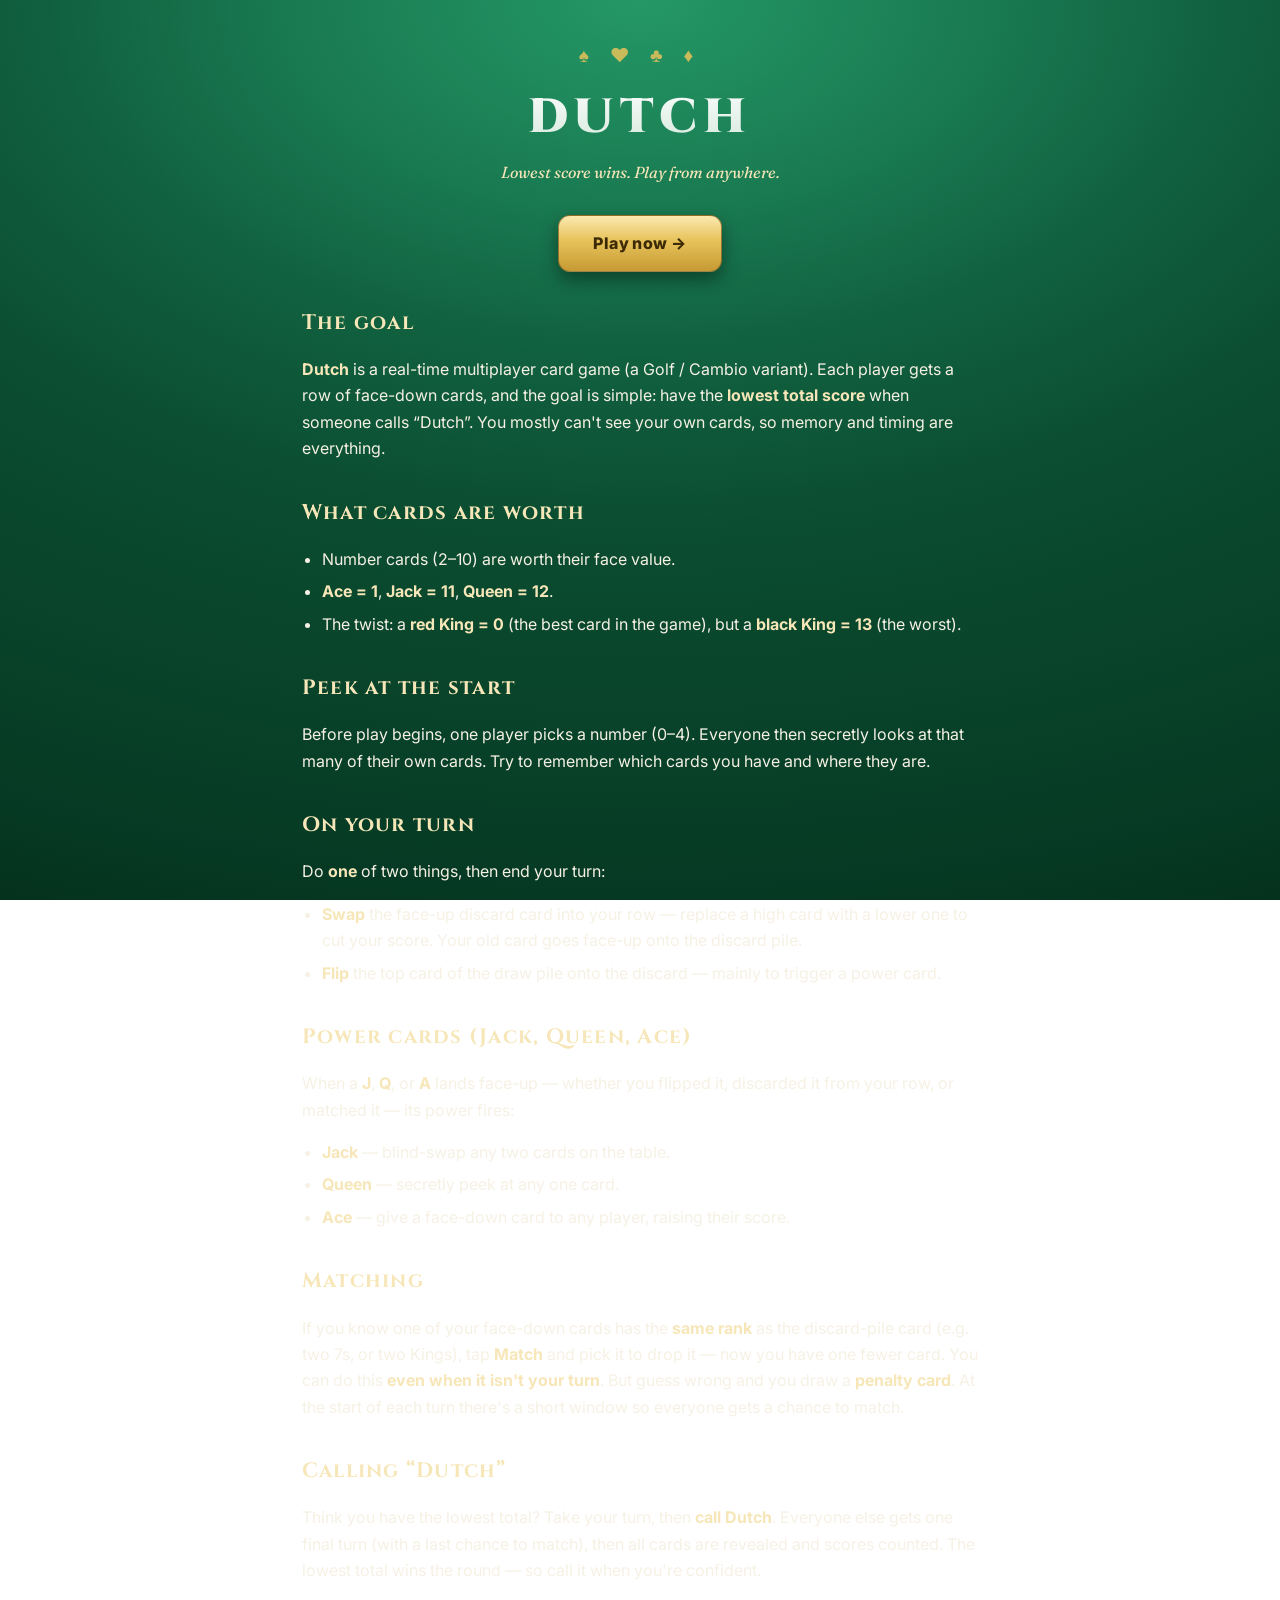
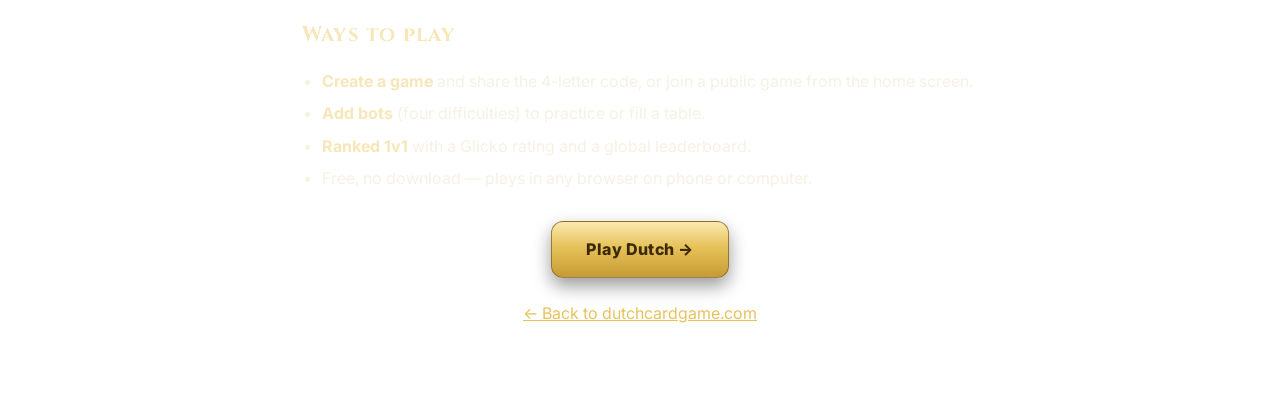
==== public/rules.html @ 5a686f1f "Rank tiers, SEO (robots/sitemap/rules page), landing footer - Rank tiers derived from Glicko rating " ====
<!doctype html>
<html lang="en">
<head>
<meta charset="UTF-8" />
<meta name="viewport" content="width=device-width, initial-scale=1.0" />
<title>How to Play Dutch — Rules</title>
<meta name="description" content="Learn how to play Dutch, the multiplayer card game where the lowest score wins. Peeking, swapping, matching, power cards (Jack, Queen, Ace), scoring, and calling Dutch — full rules." />
<meta name="theme-color" content="#0b4d31" />
<link rel="icon" type="image/svg+xml" href="/favicon.svg" />
<link rel="preconnect" href="https://fonts.googleapis.com" />
<link rel="preconnect" href="https://fonts.gstatic.com" crossorigin />
<link rel="stylesheet" href="https://fonts.googleapis.com/css2?family=Cinzel:wght@600;700;900&family=Inter:wght@400;500;600;700&family=Fraunces:ital,opsz,wght@1,9..144,500&display=swap" />
<meta property="og:type" content="article" />
<meta property="og:title" content="How to Play Dutch — Rules" />
<meta property="og:description" content="Full rules for Dutch: peek, swap, match, power cards, scoring, and calling Dutch. Lowest score wins." />
<meta property="og:url" content="https://dutchcardgame.com/rules.html" />
<meta property="og:image" content="https://dutchcardgame.com/og.png" />
<style>
  :root { --gold:#e7c25a; --champagne:#f6e6b8; --ink:#f6f1e4; --ink-dim:#a7b7ab; }
  * { box-sizing: border-box; }
  body {
    margin: 0; padding: 0; color: var(--ink);
    font-family: "Inter", -apple-system, BlinkMacSystemFont, "Segoe UI", Roboto, sans-serif;
    line-height: 1.65;
    background:
      radial-gradient(900px 520px at 50% 0%, rgba(60,190,130,0.25), transparent 66%),
      radial-gradient(150% 130% at 50% 0%, #1c8a5c 0%, #0b4d31 45%, #063a24 75%, #03230f 100%);
    background-attachment: fixed; min-height: 100vh;
    -webkit-font-smoothing: antialiased;
  }
  .wrap { max-width: 720px; margin: 0 auto; padding: 40px 22px 80px; }
  header { text-align: center; margin-bottom: 8px; }
  .suits { color: var(--gold); letter-spacing: 8px; font-size: 1.2rem; opacity: 0.85; }
  h1 { font-family: "Cinzel", serif; font-weight: 900; letter-spacing: 0.12em;
       font-size: clamp(2rem, 8vw, 3rem); margin: 6px 0 2px;
       background: linear-gradient(180deg, #fff, #cfe6d8); -webkit-background-clip: text;
       background-clip: text; color: transparent; }
  .tagline { font-family: "Fraunces", Georgia, serif; font-style: italic; color: var(--champagne); }
  h2 { font-family: "Cinzel", serif; color: var(--champagne); letter-spacing: 0.06em;
       font-size: 1.3rem; margin: 34px 0 6px; }
  p, li { color: var(--ink); }
  a { color: var(--gold); }
  strong { color: var(--champagne); }
  ul { padding-left: 20px; }
  li { margin: 6px 0; }
  .cta { text-align: center; margin: 30px 0 8px; }
  .btn {
    display: inline-block; text-decoration: none; font-weight: 800; letter-spacing: 0.03em;
    padding: 14px 34px; border-radius: 12px; color: #3c2a06;
    background: linear-gradient(180deg, #fbe9b0 0%, var(--gold) 45%, #c69a34 100%);
    border: 1px solid rgba(120,90,30,0.7); box-shadow: 0 8px 18px rgba(0,0,0,0.4);
  }
  .back { text-align: center; margin-top: 22px; }
</style>
</head>
<body>
<div class="wrap">
  <header>
    <div class="suits">&spades; &hearts; &clubs; &diams;</div>
    <h1>DUTCH</h1>
    <div class="tagline">Lowest score wins. Play from anywhere.</div>
  </header>

  <div class="cta"><a class="btn" href="/">Play now →</a></div>

  <h2>The goal</h2>
  <p><strong>Dutch</strong> is a real-time multiplayer card game (a Golf / Cambio variant). Each player
  gets a row of face-down cards, and the goal is simple: have the <strong>lowest total score</strong>
  when someone calls “Dutch”. You mostly can't see your own cards, so memory and timing are everything.</p>

  <h2>What cards are worth</h2>
  <ul>
    <li>Number cards (2–10) are worth their face value.</li>
    <li><strong>Ace = 1</strong>, <strong>Jack = 11</strong>, <strong>Queen = 12</strong>.</li>
    <li>The twist: a <strong>red King = 0</strong> (the best card in the game), but a
      <strong>black King = 13</strong> (the worst).</li>
  </ul>

  <h2>Peek at the start</h2>
  <p>Before play begins, one player picks a number (0–4). Everyone then secretly looks at that many
  of their own cards. Try to remember which cards you have and where they are.</p>

  <h2>On your turn</h2>
  <p>Do <strong>one</strong> of two things, then end your turn:</p>
  <ul>
    <li><strong>Swap</strong> the face-up discard card into your row — replace a high card with a lower
      one to cut your score. Your old card goes face-up onto the discard pile.</li>
    <li><strong>Flip</strong> the top card of the draw pile onto the discard — mainly to trigger a power card.</li>
  </ul>

  <h2>Power cards (Jack, Queen, Ace)</h2>
  <p>When a <strong>J</strong>, <strong>Q</strong>, or <strong>A</strong> lands face-up — whether you
  flipped it, discarded it from your row, or matched it — its power fires:</p>
  <ul>
    <li><strong>Jack</strong> — blind-swap any two cards on the table.</li>
    <li><strong>Queen</strong> — secretly peek at any one card.</li>
    <li><strong>Ace</strong> — give a face-down card to any player, raising their score.</li>
  </ul>

  <h2>Matching</h2>
  <p>If you know one of your face-down cards has the <strong>same rank</strong> as the discard-pile card
  (e.g. two 7s, or two Kings), tap <strong>Match</strong> and pick it to drop it — now you have one fewer
  card. You can do this <strong>even when it isn't your turn</strong>. But guess wrong and you draw a
  <strong>penalty card</strong>. At the start of each turn there's a short window so everyone gets a chance to match.</p>

  <h2>Calling “Dutch”</h2>
  <p>Think you have the lowest total? Take your turn, then <strong>call Dutch</strong>. Everyone else
  gets one final turn (with a last chance to match), then all cards are revealed and scores counted.
  The lowest total wins the round — so call it when you're confident.</p>

  <h2>Ways to play</h2>
  <ul>
    <li><strong>Create a game</strong> and share the 4-letter code, or join a public game from the home screen.</li>
    <li><strong>Add bots</strong> (four difficulties) to practice or fill a table.</li>
    <li><strong>Ranked 1v1</strong> with a Glicko rating and a global leaderboard.</li>
    <li>Free, no download — plays in any browser on phone or computer.</li>
  </ul>

  <div class="cta"><a class="btn" href="/">Play Dutch →</a></div>
  <div class="back"><a href="/">← Back to dutchcardgame.com</a></div>
</div>
</body>
</html>
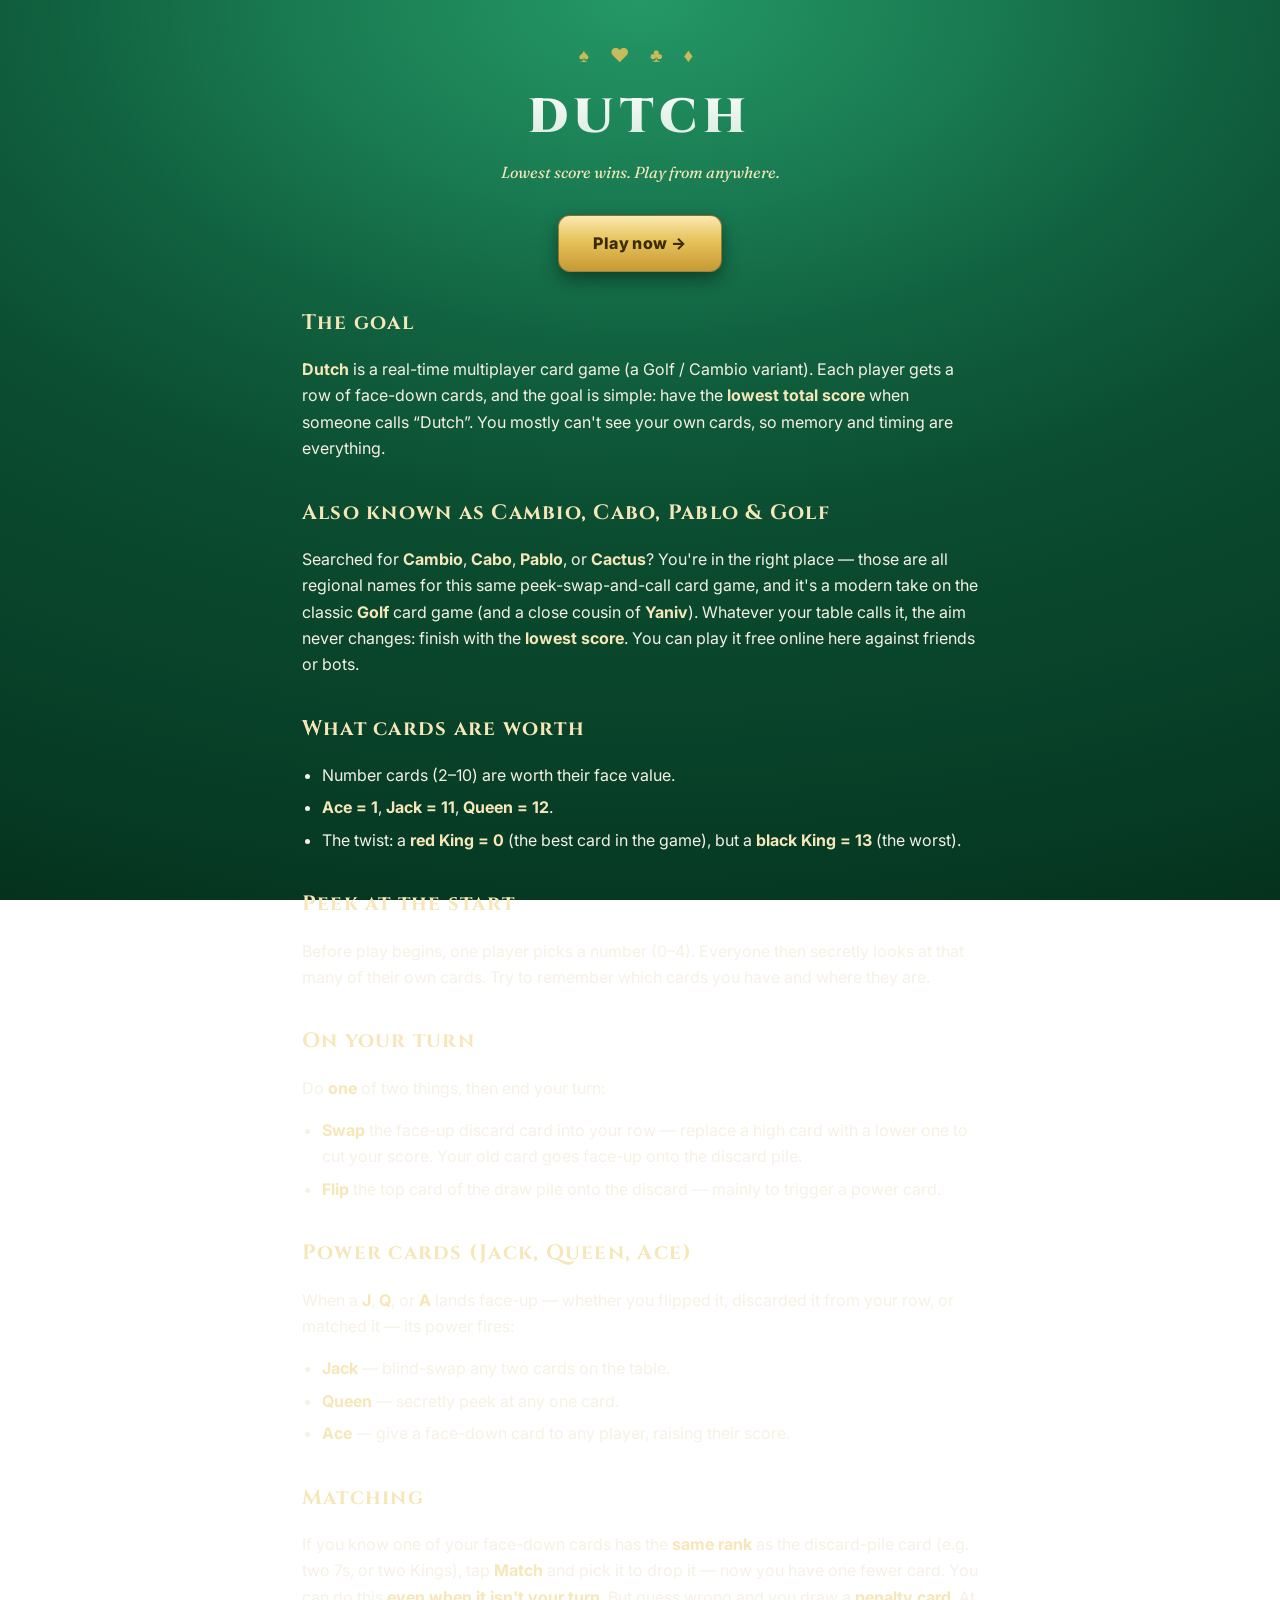
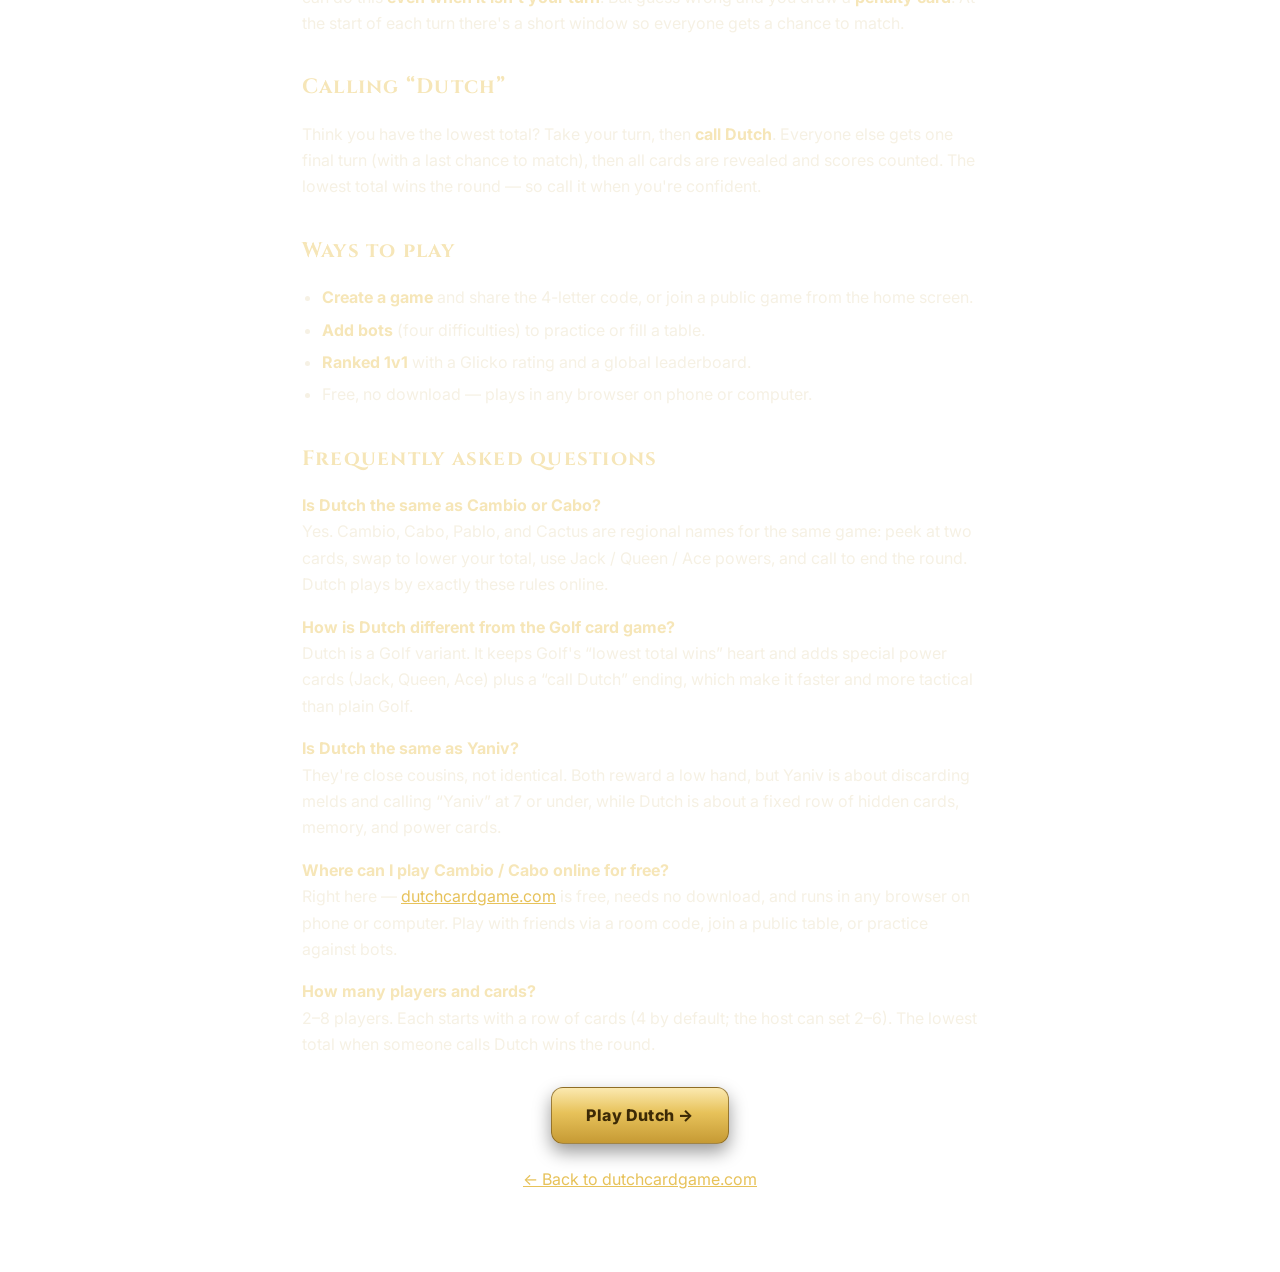
==== commit a3e0846b: "SEO: capture the game's many names (Cambio / Cabo / Golf / Pablo) This game is searched for under ma" ====
--- a/public/rules.html
+++ b/public/rules.html
@@ -3,18 +3,22 @@
 <head>
 <meta charset="UTF-8" />
 <meta name="viewport" content="width=device-width, initial-scale=1.0" />
-<title>How to Play Dutch — Rules</title>
-<meta name="description" content="Learn how to play Dutch, the multiplayer card game where the lowest score wins. Peeking, swapping, matching, power cards (Jack, Queen, Ace), scoring, and calling Dutch — full rules." />
+<title>How to Play Dutch (Cambio · Cabo · Golf) — Rules & Free Online Card Game</title>
+<meta name="description" content="How to play Dutch — the card game where the lowest score wins. Also known as Cambio, Cabo, Pablo or Cactus, and a variant of the Golf card game. Peeking, swapping, matching, power cards (Jack, Queen, Ace), scoring, and calling Dutch. Play free online." />
+<meta name="keywords" content="dutch card game, cambio card game, cabo card game, pablo card game, cactus card game, golf card game, how to play cambio, play cambio online, play cabo online, lowest score card game" />
+<link rel="canonical" href="https://dutchcardgame.com/rules.html" />
 <meta name="theme-color" content="#0b4d31" />
 <link rel="icon" type="image/svg+xml" href="/favicon.svg" />
 <link rel="preconnect" href="https://fonts.googleapis.com" />
 <link rel="preconnect" href="https://fonts.gstatic.com" crossorigin />
 <link rel="stylesheet" href="https://fonts.googleapis.com/css2?family=Cinzel:wght@600;700;900&family=Inter:wght@400;500;600;700&family=Fraunces:ital,opsz,wght@1,9..144,500&display=swap" />
 <meta property="og:type" content="article" />
-<meta property="og:title" content="How to Play Dutch — Rules" />
-<meta property="og:description" content="Full rules for Dutch: peek, swap, match, power cards, scoring, and calling Dutch. Lowest score wins." />
+<meta property="og:title" content="How to Play Dutch (Cambio · Cabo · Golf) — Rules" />
+<meta property="og:description" content="Full rules for Dutch, a.k.a. Cambio, Cabo, Pablo or Cactus: peek, swap, match, power cards, scoring, and calling Dutch. Lowest score wins — play free online." />
 <meta property="og:url" content="https://dutchcardgame.com/rules.html" />
 <meta property="og:image" content="https://dutchcardgame.com/og.png" />
+<meta name="twitter:card" content="summary_large_image" />
+<meta name="twitter:image" content="https://dutchcardgame.com/og.png" />
 <style>
   :root { --gold:#e7c25a; --champagne:#f6e6b8; --ink:#f6f1e4; --ink-dim:#a7b7ab; }
   * { box-sizing: border-box; }
@@ -68,6 +72,13 @@
   gets a row of face-down cards, and the goal is simple: have the <strong>lowest total score</strong>
   when someone calls “Dutch”. You mostly can't see your own cards, so memory and timing are everything.</p>
 
+  <h2>Also known as Cambio, Cabo, Pablo &amp; Golf</h2>
+  <p>Searched for <strong>Cambio</strong>, <strong>Cabo</strong>, <strong>Pablo</strong>, or
+  <strong>Cactus</strong>? You're in the right place — those are all regional names for this same
+  peek-swap-and-call card game, and it's a modern take on the classic <strong>Golf</strong> card game
+  (and a close cousin of <strong>Yaniv</strong>). Whatever your table calls it, the aim never changes:
+  finish with the <strong>lowest score</strong>. You can play it free online here against friends or bots.</p>
+
   <h2>What cards are worth</h2>
   <ul>
     <li>Number cards (2–10) are worth their face value.</li>
@@ -116,8 +127,83 @@
     <li>Free, no download — plays in any browser on phone or computer.</li>
   </ul>
 
+  <h2>Frequently asked questions</h2>
+  <p><strong>Is Dutch the same as Cambio or Cabo?</strong><br />
+  Yes. Cambio, Cabo, Pablo, and Cactus are regional names for the same game: peek at two cards, swap
+  to lower your total, use Jack / Queen / Ace powers, and call to end the round. Dutch plays by exactly
+  these rules online.</p>
+
+  <p><strong>How is Dutch different from the Golf card game?</strong><br />
+  Dutch is a Golf variant. It keeps Golf's “lowest total wins” heart and adds special power cards
+  (Jack, Queen, Ace) plus a “call Dutch” ending, which make it faster and more tactical than plain Golf.</p>
+
+  <p><strong>Is Dutch the same as Yaniv?</strong><br />
+  They're close cousins, not identical. Both reward a low hand, but Yaniv is about discarding melds and
+  calling “Yaniv” at 7 or under, while Dutch is about a fixed row of hidden cards, memory, and power cards.</p>
+
+  <p><strong>Where can I play Cambio / Cabo online for free?</strong><br />
+  Right here — <a href="/">dutchcardgame.com</a> is free, needs no download, and runs in any browser on
+  phone or computer. Play with friends via a room code, join a public table, or practice against bots.</p>
+
+  <p><strong>How many players and cards?</strong><br />
+  2–8 players. Each starts with a row of cards (4 by default; the host can set 2–6). The lowest total
+  when someone calls Dutch wins the round.</p>
+
   <div class="cta"><a class="btn" href="/">Play Dutch →</a></div>
   <div class="back"><a href="/">← Back to dutchcardgame.com</a></div>
 </div>
+
+<script type="application/ld+json">
+{
+  "@context": "https://schema.org",
+  "@graph": [
+    {
+      "@type": "VideoGame",
+      "name": "Dutch",
+      "alternateName": ["Cambio", "Cabo", "Pablo", "Cactus", "Golf card game"],
+      "url": "https://dutchcardgame.com/",
+      "description": "Free real-time multiplayer card game where the lowest score wins. Also known as Cambio, Cabo, Pablo, or Cactus, and a modern variant of the Golf card game.",
+      "genre": ["Card game", "Multiplayer"],
+      "playMode": ["MultiPlayer", "SinglePlayer"],
+      "gamePlatform": "Web browser",
+      "applicationCategory": "GameApplication",
+      "operatingSystem": "Any",
+      "inLanguage": ["en", "es", "fr", "de", "zh"],
+      "offers": { "@type": "Offer", "price": "0", "priceCurrency": "USD" },
+      "numberOfPlayers": { "@type": "QuantitativeValue", "minValue": 2, "maxValue": 8 }
+    },
+    {
+      "@type": "FAQPage",
+      "mainEntity": [
+        {
+          "@type": "Question",
+          "name": "Is Dutch the same as Cambio or Cabo?",
+          "acceptedAnswer": { "@type": "Answer", "text": "Yes. Cambio, Cabo, Pablo, and Cactus are regional names for the same game: peek at two cards, swap to lower your total, use Jack, Queen and Ace powers, and call to end the round. Dutch plays by exactly these rules online." }
+        },
+        {
+          "@type": "Question",
+          "name": "How is Dutch different from the Golf card game?",
+          "acceptedAnswer": { "@type": "Answer", "text": "Dutch is a Golf variant. It keeps Golf's lowest-total-wins heart and adds special power cards (Jack, Queen, Ace) plus a call-Dutch ending, which make it faster and more tactical than plain Golf." }
+        },
+        {
+          "@type": "Question",
+          "name": "Is Dutch the same as Yaniv?",
+          "acceptedAnswer": { "@type": "Answer", "text": "They are close cousins, not identical. Both reward a low hand, but Yaniv is about discarding melds and calling Yaniv at 7 or under, while Dutch is about a fixed row of hidden cards, memory, and power cards." }
+        },
+        {
+          "@type": "Question",
+          "name": "Where can I play Cambio or Cabo online for free?",
+          "acceptedAnswer": { "@type": "Answer", "text": "At dutchcardgame.com — it is free, needs no download, and runs in any browser on phone or computer. Play with friends via a room code, join a public table, or practice against bots." }
+        },
+        {
+          "@type": "Question",
+          "name": "How many players and cards are in Dutch?",
+          "acceptedAnswer": { "@type": "Answer", "text": "2 to 8 players. Each starts with a row of cards (4 by default; the host can set 2 to 6). The lowest total when someone calls Dutch wins the round." }
+        }
+      ]
+    }
+  ]
+}
+</script>
 </body>
 </html>
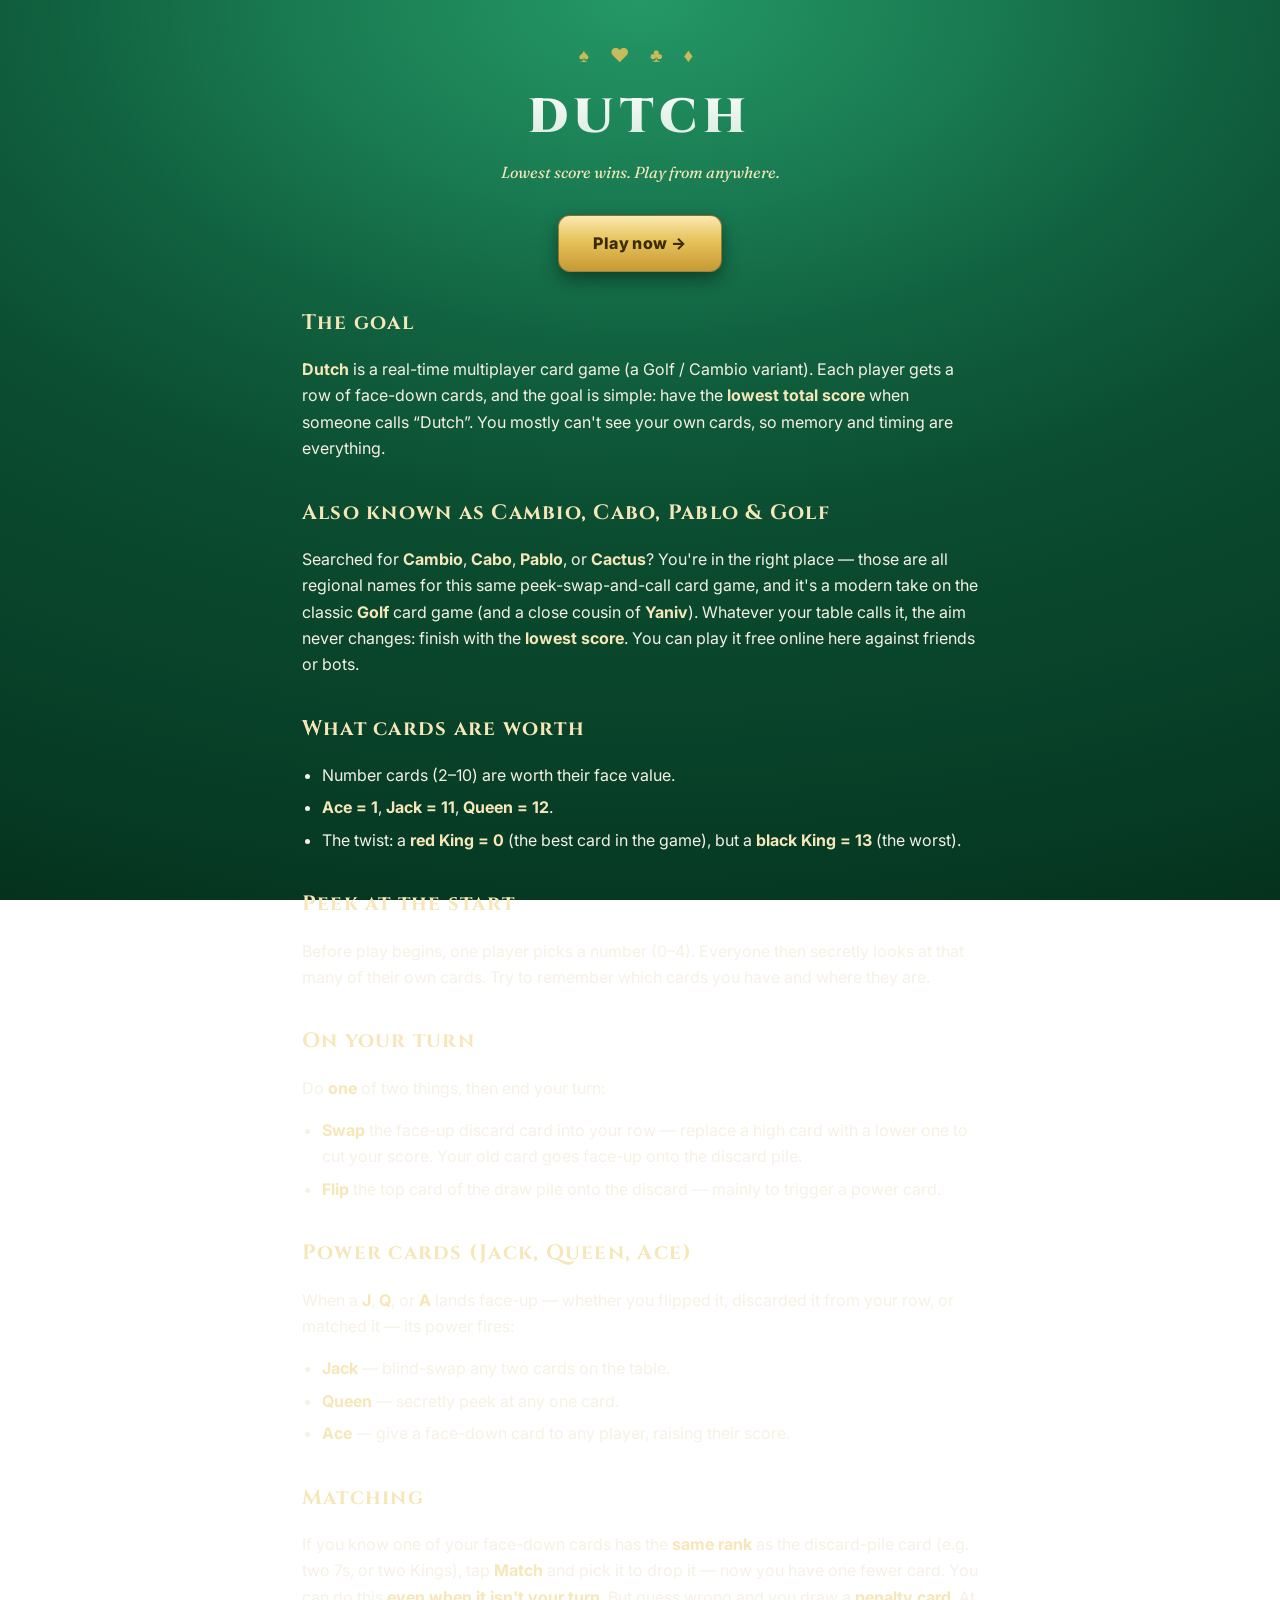
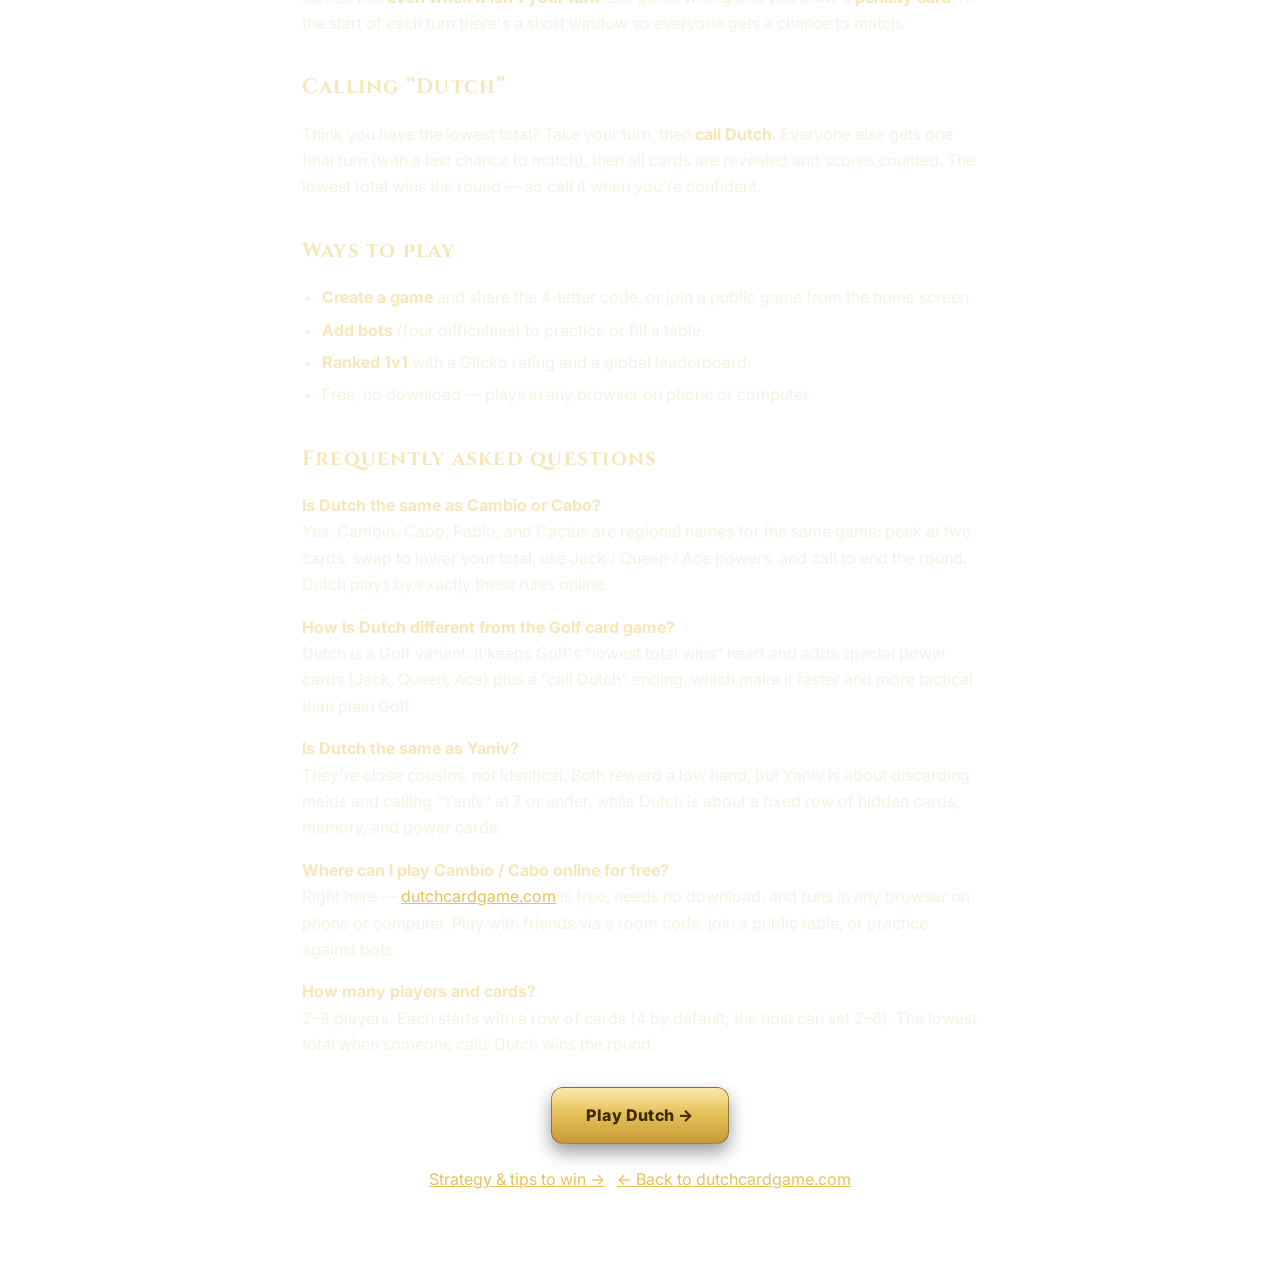
==== commit a515a24b: "SEO: crawlable homepage + strategy guide page - Homepage was a JS app with an empty <body>, so non-r" ====
--- a/public/rules.html
+++ b/public/rules.html
@@ -150,7 +150,7 @@
   when someone calls Dutch wins the round.</p>
 
   <div class="cta"><a class="btn" href="/">Play Dutch →</a></div>
-  <div class="back"><a href="/">← Back to dutchcardgame.com</a></div>
+  <div class="back"><a href="/strategy.html">Strategy &amp; tips to win →</a> · <a href="/">← Back to dutchcardgame.com</a></div>
 </div>
 
 <script type="application/ld+json">
